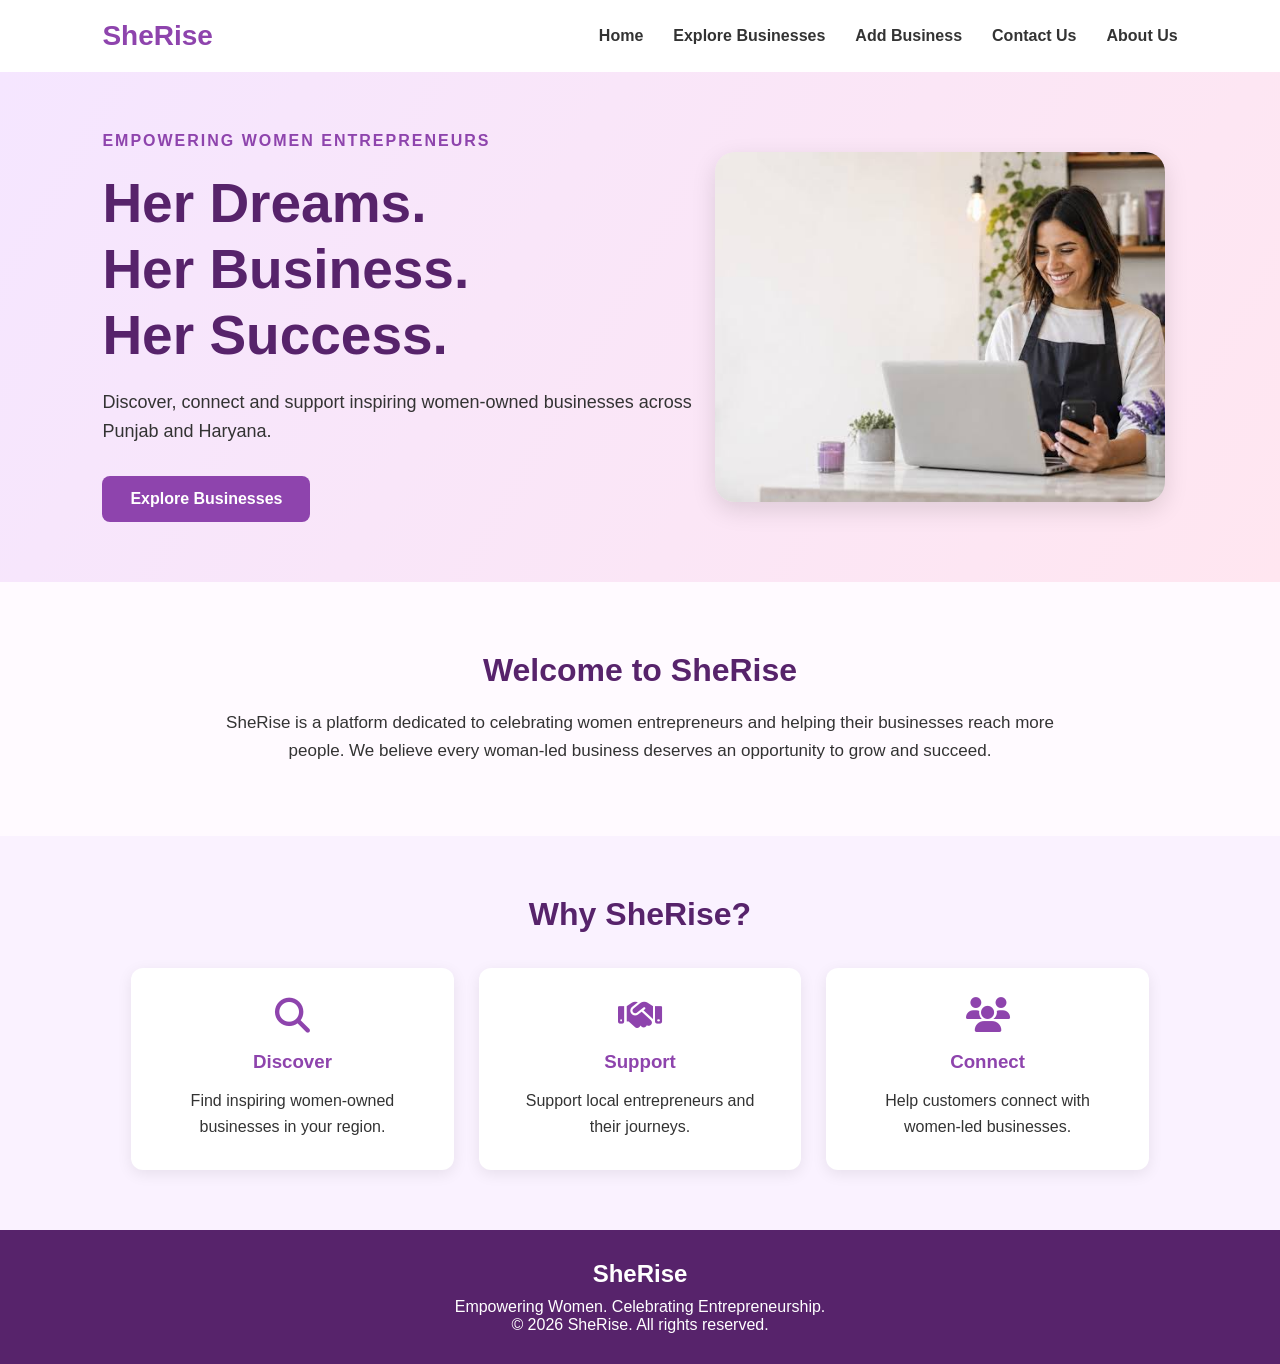
==== index.html @ 3eed34dc "Rename Index.html to index.html" ====
<!DOCTYPE html>
<html lang="en">
<head>
    <meta charset="UTF-8">
    <meta name="viewport" content="width=device-width, initial-scale=1.0">
    <title>SheRise | Local Women Entrepreneurs</title>
    <link rel="stylesheet" href="css/style.css">
    <link rel="stylesheet" href="https://cdnjs.cloudflare.com/ajax/libs/font-awesome/6.7.2/css/all.min.css">
</head>

<body>

   <!-- Navigation Bar -->
<header>
    <nav class="navbar">

        <a href="index.html" class="logo">SheRise</a>

        <ul class="nav-links">
            <li><a href="index.html" class="active">Home</a></li>
            <li><a href="explore.html">Explore Businesses</a></li>
            <li><a href="add-business.html">Add Business</a></li>
            <li><a href="contact.html">Contact Us</a></li>
            <li><a href="about.html" >About Us</a></li>
        </ul>

    </nav>
</header>

    <!-- Hero Section -->
<section class="hero">
    <div class="hero-content">
        <p class="tagline">EMPOWERING WOMEN ENTREPRENEURS</p>

        <h1>Her Dreams.<br>Her Business.<br>Her Success.</h1>

        <p class="hero-description">
            Discover, connect and support inspiring women-owned
            businesses across Punjab and Haryana.
        </p>

        <a href="explore.html" class="btn">Explore Businesses</a>
    </div>

    <div class="hero-image">
        <img src="image/women.jpg" alt="Woman entrepreneur">
    </div>
</section>






    <!-- About Preview -->
    <section class="intro">
        <h2>Welcome to SheRise</h2>

        <p>
            SheRise is a platform dedicated to celebrating women
            entrepreneurs and helping their businesses reach more people.
            We believe every woman-led business deserves an opportunity
            to grow and succeed.
        </p>
    </section>

    <!-- Why SheRise Section -->
<section class="why-sherise">
    <h2>Why SheRise?</h2>

    <div class="feature-container">
        <div class="feature-card">
            <i class="fa-solid fa-magnifying-glass"></i>
            <h3>Discover</h3>
            <p>Find inspiring women-owned businesses in your region.</p>
        </div>

        <div class="feature-card">
            <i class="fa-solid fa-handshake"></i>
            <h3>Support</h3>
            <p>Support local entrepreneurs and their journeys.</p>
        </div>

        <div class="feature-card">
            <i class="fa-solid fa-users"></i>
            <h3>Connect</h3>
            <p>Help customers connect with women-led businesses.</p>
        </div>
    </div>
</section>

    <!-- Footer -->
    <footer>
        <h2>SheRise</h2>
        <p>Empowering Women. Celebrating Entrepreneurship.</p>
        <p>&copy; 2026 SheRise. All rights reserved.</p>
    </footer>

</body>
</html>
---- css/style.css ----
/* Basic Page Styling */
* {
    margin: 0;
    padding: 0;
    box-sizing: border-box;
}

body {
    font-family: Arial, sans-serif;
    background-color: #fffaff;
    color: #333;
}

/* Navigation Bar */
.navbar {
    display: flex;
    justify-content: space-between;
    align-items: center;
    padding: 20px 8%;
    background-color: white;
}

.logo {
    font-size: 28px;
    font-weight: bold;
    color: #8e44ad;
    text-decoration: none;
}

.nav-links {
    display: flex;
    list-style: none;
    gap: 30px;
}

.nav-links a {
    text-decoration: none;
    color: #333;
    font-weight: 600;
}

.nav-links a:hover {
    color: #a64ac9;
}

/* Hero Section */
.hero {
    min-height: 500px;
    display: flex;
    align-items: center;
    padding: 60px 8%;
    background: linear-gradient(120deg, #f5e6ff, #ffe6f0);
}

.hero-content {
    max-width: 600px;
}
.hero-image {
    width: 45%;
    display: flex;
    justify-content: center;
    align-items: center;
}

.hero-image img {
    width: 100%;
    max-width: 450px;
    height: 350px;
    object-fit: cover;
    border-radius: 20px;
    box-shadow: 0 8px 25px rgba(0, 0, 0, 0.12);
}
.tagline {
    color: #8e44ad;
    font-weight: bold;
    letter-spacing: 2px;
    margin-bottom: 20px;
}

.hero h1 {
    font-size: 55px;
    color: #57236b;
    line-height: 1.2;
    margin-bottom: 20px;
}

.hero-description {
    font-size: 18px;
    line-height: 1.6;
    margin-bottom: 30px;
}

/* Button */
.btn {
    display: inline-block;
    background-color: #8e44ad;
    color: white;
    padding: 14px 28px;
    border-radius: 8px;
    text-decoration: none;
    font-weight: bold;
}

.btn:hover {
    background-color: #6c3483;
}

/* Introduction Section */
.intro {
    text-align: center;
    padding: 70px 15%;
}

.intro h2,
.why-sherise h2 {
    color: #57236b;
    font-size: 32px;
    margin-bottom: 20px;
}

.intro p {
    font-size: 17px;
    line-height: 1.7;
    max-width: 850px;
    margin: 0 auto;
}
/* Why SheRise Section */
.why-sherise {
    text-align: center;
    padding: 60px 8%;
    background-color: #faf2ff;
}

.feature-container {
    display: flex;
    justify-content: center;
    gap: 25px;
    margin-top: 35px;
}

.feature-card {
    background-color: white;
    padding: 30px;
    border-radius: 12px;
    width: 30%;
    box-shadow: 0 4px 15px rgba(0, 0, 0, 0.08);
    transition: transform 0.3s ease, box-shadow 0.3s ease-out;
}

.feature-card:hover {
    transform: translateY(-8px);
    box-shadow: 0 8px 25px rgba(142, 68, 173, 0.18);
}

.feature-card h3 {
    color: #8e44ad;
    margin-bottom: 15px;
}

.feature-card p {
    line-height: 1.6;
}

/* Footer */
footer {
    background-color: #57236b;
    color: white;
    text-align: center;
    padding: 30px;
}

footer h2 {
    margin-bottom: 10px;
}

/* Mobile Responsive Design */
@media (max-width: 768px) {
    .navbar {
        flex-direction: column;
        gap: 20px;
    }

    .nav-links {
        flex-wrap: wrap;
        justify-content: center;
        gap: 15px;
    }

    /* Hero Section */
    .hero {
        flex-direction: column;
        align-items: flex-start;
        gap: 35px;
        padding: 50px 8%;
    }

    .hero-content {
        max-width: 100%;
    }

    .hero h1 {
        font-size: 40px;
    }

    .hero-image {
        width: 100%;
    }

    .hero-image img {
        width: 100%;
        max-width: 100%;
        height: 280px;
        object-fit: cover;
        border-radius: 18px;
    }

    /* Feature Cards */
    .feature-container {
        flex-direction: column;
        align-items: center;
    }

    .feature-card {
        width: 100%;
    }
}

/* Why SheRise Icons */
.feature-card i {
    font-size: 35px;
    color: #8e44ad;
    margin-bottom: 18px;
    
}

/* About Page Improvements */

.objectives {
    padding: 70px 8%;
    text-align: center;
    background-color: #fffaff;
}

.objectives h2 {
    font-size: 36px;
    color: #51245f;
    margin-bottom: 35px;
}

.objectives-container {
    display: grid;
    grid-template-columns: repeat(4, 1fr);
    gap: 22px;
}

.objective-card {
    background-color: white;
    padding: 30px 20px;
    border-radius: 15px;
    box-shadow: 0 4px 15px rgba(0, 0, 0, 0.08);
    transition: transform 0.3s ease, box-shadow 0.3s ease;
}

.objective-card:hover {
    transform: translateY(-6px);
    box-shadow: 0 8px 20px rgba(142, 68, 173, 0.15);
}

.objective-card i {
    font-size: 32px;
    color: #8e44ad;
    margin-bottom: 15px;
}

.objective-card h3 {
    color: #8e44ad;
    margin-bottom: 12px;
}

.objective-card p {
    color: #444;
    line-height: 1.6;
}

/* Responsive Objectives */

@media (max-width: 900px) {
    .objectives-container {
        grid-template-columns: repeat(2, 1fr);
    }
}

@media (max-width: 600px) {
    .objectives-container {
        grid-template-columns: 1fr;
    }
}
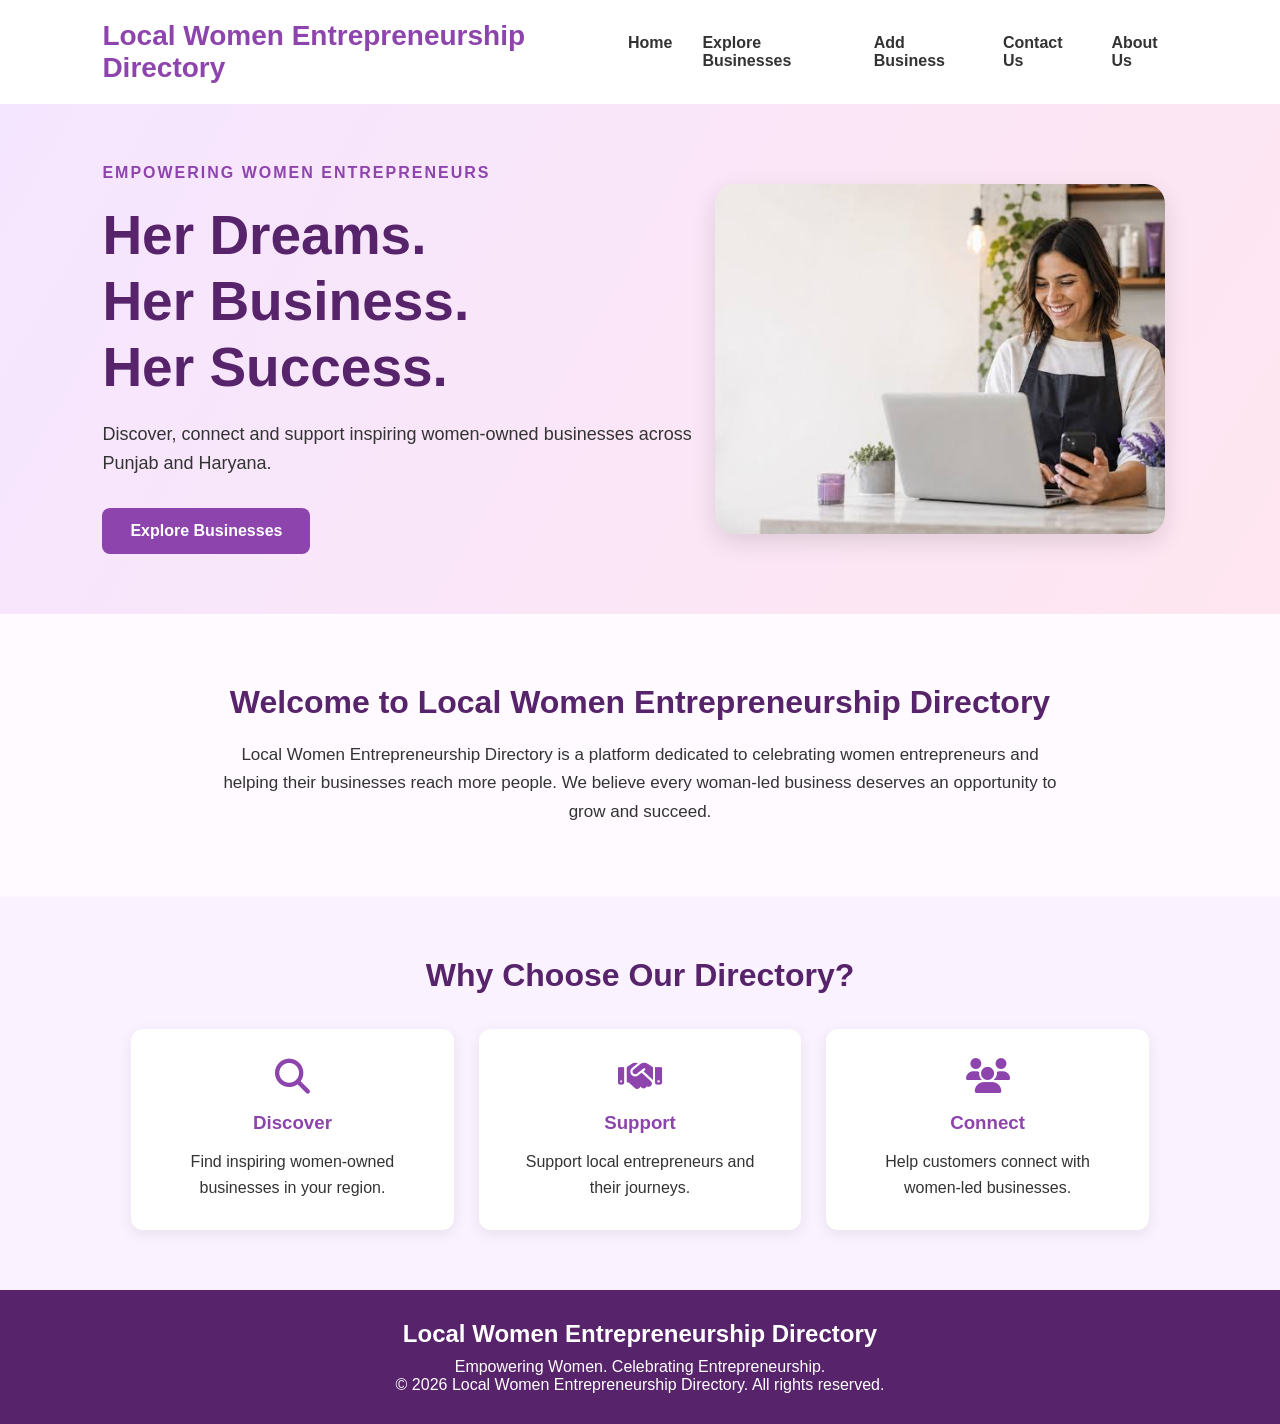
==== commit 6352da80: "Update index.html" ====
--- a/index.html
+++ b/index.html
@@ -4,97 +4,99 @@
 <head>
     <meta charset="UTF-8">
     <meta name="viewport" content="width=device-width, initial-scale=1.0">
-    <title>SheRise | Local Women Entrepreneurs</title>
+    <title>Local Women Entrepreneurship Directory</title>
     <link rel="stylesheet" href="css/style.css">
     <link rel="stylesheet" href="https://cdnjs.cloudflare.com/ajax/libs/font-awesome/6.7.2/css/all.min.css">
 </head>
 
 <body>
 
-   <!-- Navigation Bar -->
-<header>
-    <nav class="navbar">
+    <!-- Navigation Bar -->
+    <header>
+        <nav class="navbar">
 
-        <a href="index.html" class="logo">SheRise</a>
+            <a href="index.html" class="logo">Local Women Entrepreneurship Directory</a>
 
-        <ul class="nav-links">
-            <li><a href="index.html" class="active">Home</a></li>
-            <li><a href="explore.html">Explore Businesses</a></li>
-            <li><a href="add-business.html">Add Business</a></li>
-            <li><a href="contact.html">Contact Us</a></li>
-            <li><a href="about.html" >About Us</a></li>
-        </ul>
+            <ul class="nav-links">
+                <li><a href="index.html" class="active">Home</a></li>
+                <li><a href="explore.html">Explore Businesses</a></li>
+                <li><a href="add-business.html">Add Business</a></li>
+                <li><a href="contact.html">Contact Us</a></li>
+                <li><a href="about.html">About Us</a></li>
+            </ul>
 
-    </nav>
-</header>
+        </nav>
+    </header>
+
 
     <!-- Hero Section -->
-<section class="hero">
-    <div class="hero-content">
-        <p class="tagline">EMPOWERING WOMEN ENTREPRENEURS</p>
+    <section class="hero">
+        <div class="hero-content">
+            <p class="tagline">EMPOWERING WOMEN ENTREPRENEURS</p>
 
-        <h1>Her Dreams.<br>Her Business.<br>Her Success.</h1>
+            <h1>Her Dreams.<br>Her Business.<br>Her Success.</h1>
 
-        <p class="hero-description">
-            Discover, connect and support inspiring women-owned
-            businesses across Punjab and Haryana.
-        </p>
+            <p class="hero-description">
+                Discover, connect and support inspiring women-owned
+                businesses across Punjab and Haryana.
+            </p>
 
-        <a href="explore.html" class="btn">Explore Businesses</a>
-    </div>
+            <a href="explore.html" class="btn">Explore Businesses</a>
+        </div>
 
-    <div class="hero-image">
-        <img src="image/women.jpg" alt="Woman entrepreneur">
-    </div>
-</section>
-
-
-
-
+        <div class="hero-image">
+            <img src="image/women.jpg" alt="Woman entrepreneur">
+        </div>
+    </section>
 
 
     <!-- About Preview -->
     <section class="intro">
-        <h2>Welcome to SheRise</h2>
+        <h2>Welcome to Local Women Entrepreneurship Directory</h2>
 
         <p>
-            SheRise is a platform dedicated to celebrating women
-            entrepreneurs and helping their businesses reach more people.
+            Local Women Entrepreneurship Directory is a platform
+            dedicated to celebrating women entrepreneurs and helping
+            their businesses reach more people.
             We believe every woman-led business deserves an opportunity
             to grow and succeed.
         </p>
     </section>
 
-    <!-- Why SheRise Section -->
-<section class="why-sherise">
-    <h2>Why SheRise?</h2>
 
-    <div class="feature-container">
-        <div class="feature-card">
-            <i class="fa-solid fa-magnifying-glass"></i>
-            <h3>Discover</h3>
-            <p>Find inspiring women-owned businesses in your region.</p>
+    <!-- Why Our Directory Section -->
+    <section class="why-sherise">
+        <h2>Why Choose Our Directory?</h2>
+
+        <div class="feature-container">
+
+            <div class="feature-card">
+                <i class="fa-solid fa-magnifying-glass"></i>
+                <h3>Discover</h3>
+                <p>Find inspiring women-owned businesses in your region.</p>
+            </div>
+
+            <div class="feature-card">
+                <i class="fa-solid fa-handshake"></i>
+                <h3>Support</h3>
+                <p>Support local entrepreneurs and their journeys.</p>
+            </div>
+
+            <div class="feature-card">
+                <i class="fa-solid fa-users"></i>
+                <h3>Connect</h3>
+                <p>Help customers connect with women-led businesses.</p>
+            </div>
+
         </div>
+    </section>
 
-        <div class="feature-card">
-            <i class="fa-solid fa-handshake"></i>
-            <h3>Support</h3>
-            <p>Support local entrepreneurs and their journeys.</p>
-        </div>
-
-        <div class="feature-card">
-            <i class="fa-solid fa-users"></i>
-            <h3>Connect</h3>
-            <p>Help customers connect with women-led businesses.</p>
-        </div>
-    </div>
-</section>
 
     <!-- Footer -->
     <footer>
-        <h2>SheRise</h2>
+        <h2>Local Women Entrepreneurship Directory</h2>
         <p>Empowering Women. Celebrating Entrepreneurship.</p>
-        <p>&copy; 2026 SheRise. All rights reserved.</p>
+        <p>&copy; 2026 Local Women Entrepreneurship Directory. All rights reserved.</p>
     </footer>
 
 </body>
